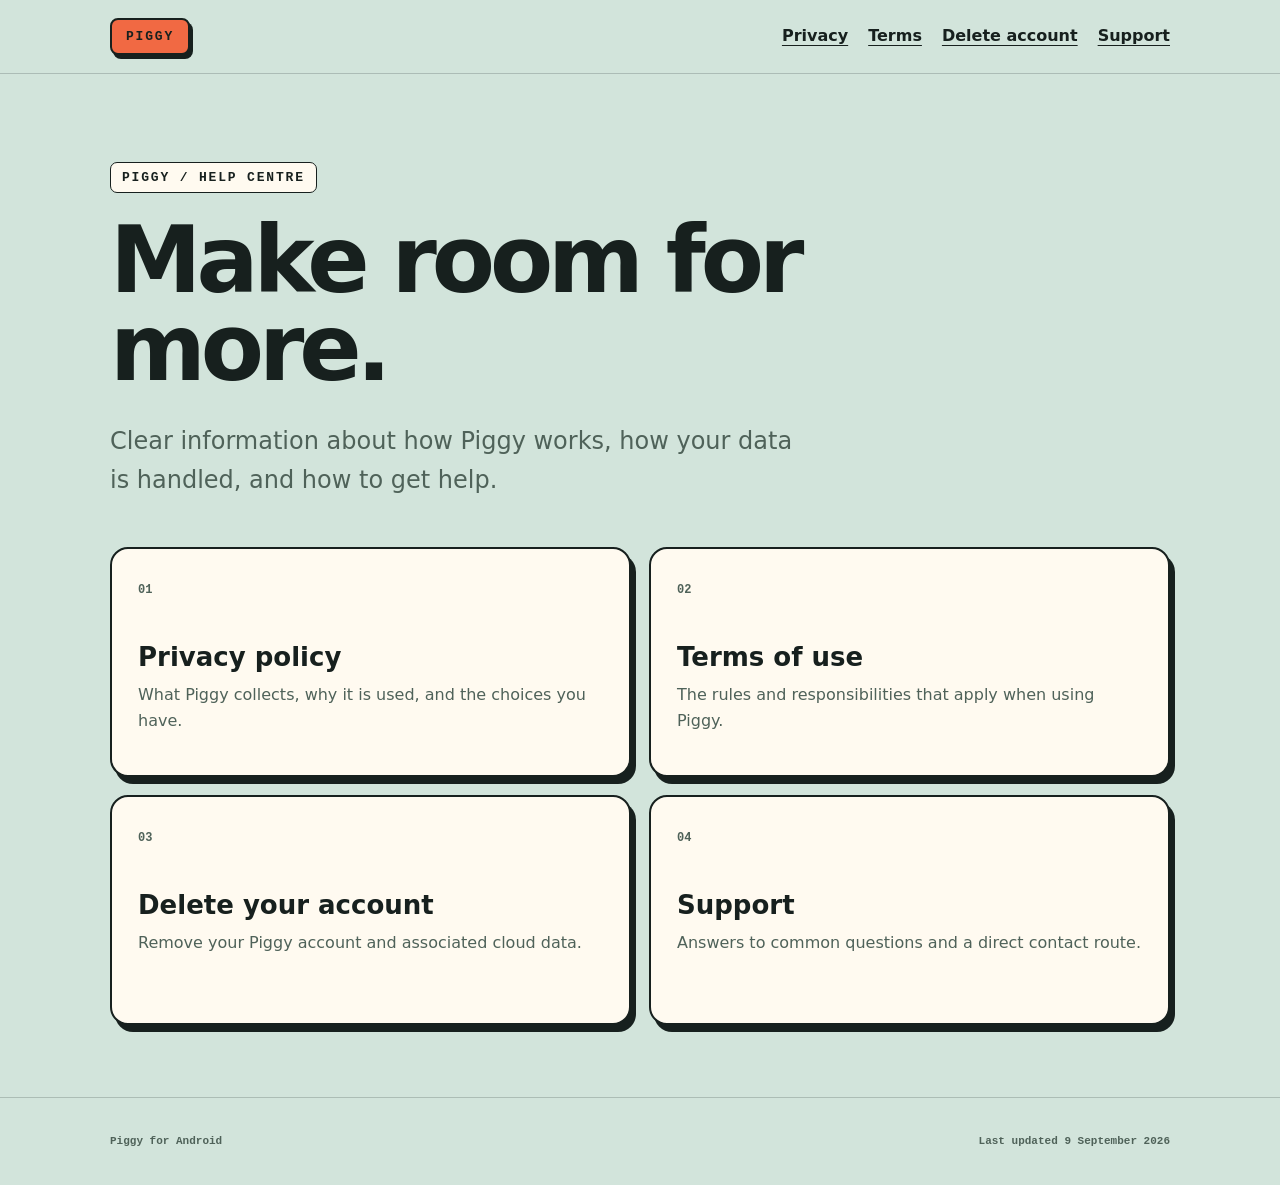
==== docs/index.html @ b43c9a9f "Add Play Store legal and support pages" ====
<!doctype html>
<html lang="en">
<head>
  <meta charset="utf-8">
  <meta name="viewport" content="width=device-width, initial-scale=1">
  <meta name="description" content="Privacy, terms, account deletion, and support for the Piggy savings app.">
  <title>Piggy - Legal and Support</title>
  <link rel="stylesheet" href="legal.css">
</head>
<body>
  <header class="site-header">
    <a class="brand" href="index.html">PIGGY</a>
    <nav aria-label="Legal and support navigation">
      <a href="privacy.html">Privacy</a>
      <a href="terms.html">Terms</a>
      <a href="delete-account.html">Delete account</a>
      <a href="support.html">Support</a>
    </nav>
  </header>
  <main class="hero">
    <p class="eyebrow">PIGGY / HELP CENTRE</p>
    <h1>Make room for more.</h1>
    <p class="lede">Clear information about how Piggy works, how your data is handled, and how to get help.</p>
    <div class="card-grid">
      <a class="card" href="privacy.html"><span>01</span><h2>Privacy policy</h2><p>What Piggy collects, why it is used, and the choices you have.</p></a>
      <a class="card" href="terms.html"><span>02</span><h2>Terms of use</h2><p>The rules and responsibilities that apply when using Piggy.</p></a>
      <a class="card" href="delete-account.html"><span>03</span><h2>Delete your account</h2><p>Remove your Piggy account and associated cloud data.</p></a>
      <a class="card" href="support.html"><span>04</span><h2>Support</h2><p>Answers to common questions and a direct contact route.</p></a>
    </div>
  </main>
  <footer><p>Piggy for Android</p><p>Last updated 9 September 2026</p></footer>
</body>
</html>
---- docs/legal.css ----
:root{--ink:#17201e;--paper:#fffaf0;--mint:#d2e4db;--soft:#e7f0e9;--orange:#f16943;--muted:#4f6259;--line:#9aaba3}*{box-sizing:border-box}body{margin:0;background:var(--mint);color:var(--ink);font-family:Inter,ui-sans-serif,system-ui,-apple-system,BlinkMacSystemFont,"Segoe UI",sans-serif;line-height:1.65}.site-header{position:sticky;top:0;z-index:3;display:flex;align-items:center;justify-content:space-between;gap:24px;padding:18px max(24px,calc((100vw - 1060px)/2));background:rgba(210,228,219,.94);border-bottom:1px solid rgba(23,32,30,.2);backdrop-filter:blur(14px)}.brand,.eyebrow{font:800 13px/1 ui-monospace,SFMono-Regular,Menlo,monospace;letter-spacing:.14em}.brand{display:inline-block;padding:10px 14px;border:2px solid var(--ink);border-radius:8px;background:var(--orange);box-shadow:3px 4px 0 var(--ink);color:var(--ink);text-decoration:none}nav{display:flex;flex-wrap:wrap;gap:8px 20px}nav a,.text-link{color:var(--ink);font-weight:750;text-underline-offset:4px}.hero,.document{width:min(100% - 40px,1060px);margin:0 auto}.hero{padding:88px 0 72px}.eyebrow{display:inline-block;margin:0 0 24px;padding:8px 11px;border:1.5px solid var(--ink);border-radius:7px;background:var(--paper)}h1{max-width:820px;margin:0;font-size:clamp(48px,9vw,92px);line-height:.96;letter-spacing:-.055em}.lede{max-width:700px;margin:28px 0 46px;font-size:clamp(18px,2.3vw,24px);color:var(--muted)}.card-grid{display:grid;grid-template-columns:repeat(2,minmax(0,1fr));gap:18px}.card{min-height:230px;padding:26px;border:2px solid var(--ink);border-radius:18px;background:var(--paper);box-shadow:5px 7px 0 var(--ink);color:var(--ink);text-decoration:none;transition:transform .16s,box-shadow .16s}.card:hover{transform:translate(2px,3px);box-shadow:3px 4px 0 var(--ink)}.card span{font:800 12px ui-monospace,monospace;color:var(--muted)}.card h2{margin:42px 0 10px;font-size:26px;line-height:1.1}.card p{margin:0;color:var(--muted)}.document{padding:72px 0 88px}.document article{max-width:820px;padding:clamp(24px,5vw,56px);border:2px solid var(--ink);border-radius:22px;background:var(--paper);box-shadow:6px 8px 0 var(--ink)}.document h1{font-size:clamp(42px,7vw,68px)}.updated{margin:16px 0 38px;color:var(--muted);font:700 12px ui-monospace,monospace;letter-spacing:.08em;text-transform:uppercase}.document h2{margin:42px 0 10px;font-size:23px;line-height:1.2}.document h3{margin:28px 0 8px;font-size:17px}.document p,.document li{color:#34443f}.document ul{padding-left:22px}.notice{margin:28px 0;padding:18px 20px;border:1.5px solid var(--ink);border-radius:12px;background:var(--soft)}.action{display:inline-block;margin-top:16px;padding:13px 18px;border:2px solid var(--ink);border-radius:10px;background:var(--orange);box-shadow:3px 4px 0 var(--ink);color:var(--ink);font-weight:850;text-decoration:none}footer{display:flex;justify-content:space-between;gap:20px;padding:26px max(24px,calc((100vw - 1060px)/2));border-top:1px solid rgba(23,32,30,.2);font:700 11px ui-monospace,monospace;color:var(--muted)}@media(max-width:700px){.site-header{align-items:flex-start;flex-direction:column}nav{font-size:14px}.hero{padding-top:56px}.card-grid{grid-template-columns:1fr}.card{min-height:190px}.document{padding-top:42px}footer{flex-direction:column}}
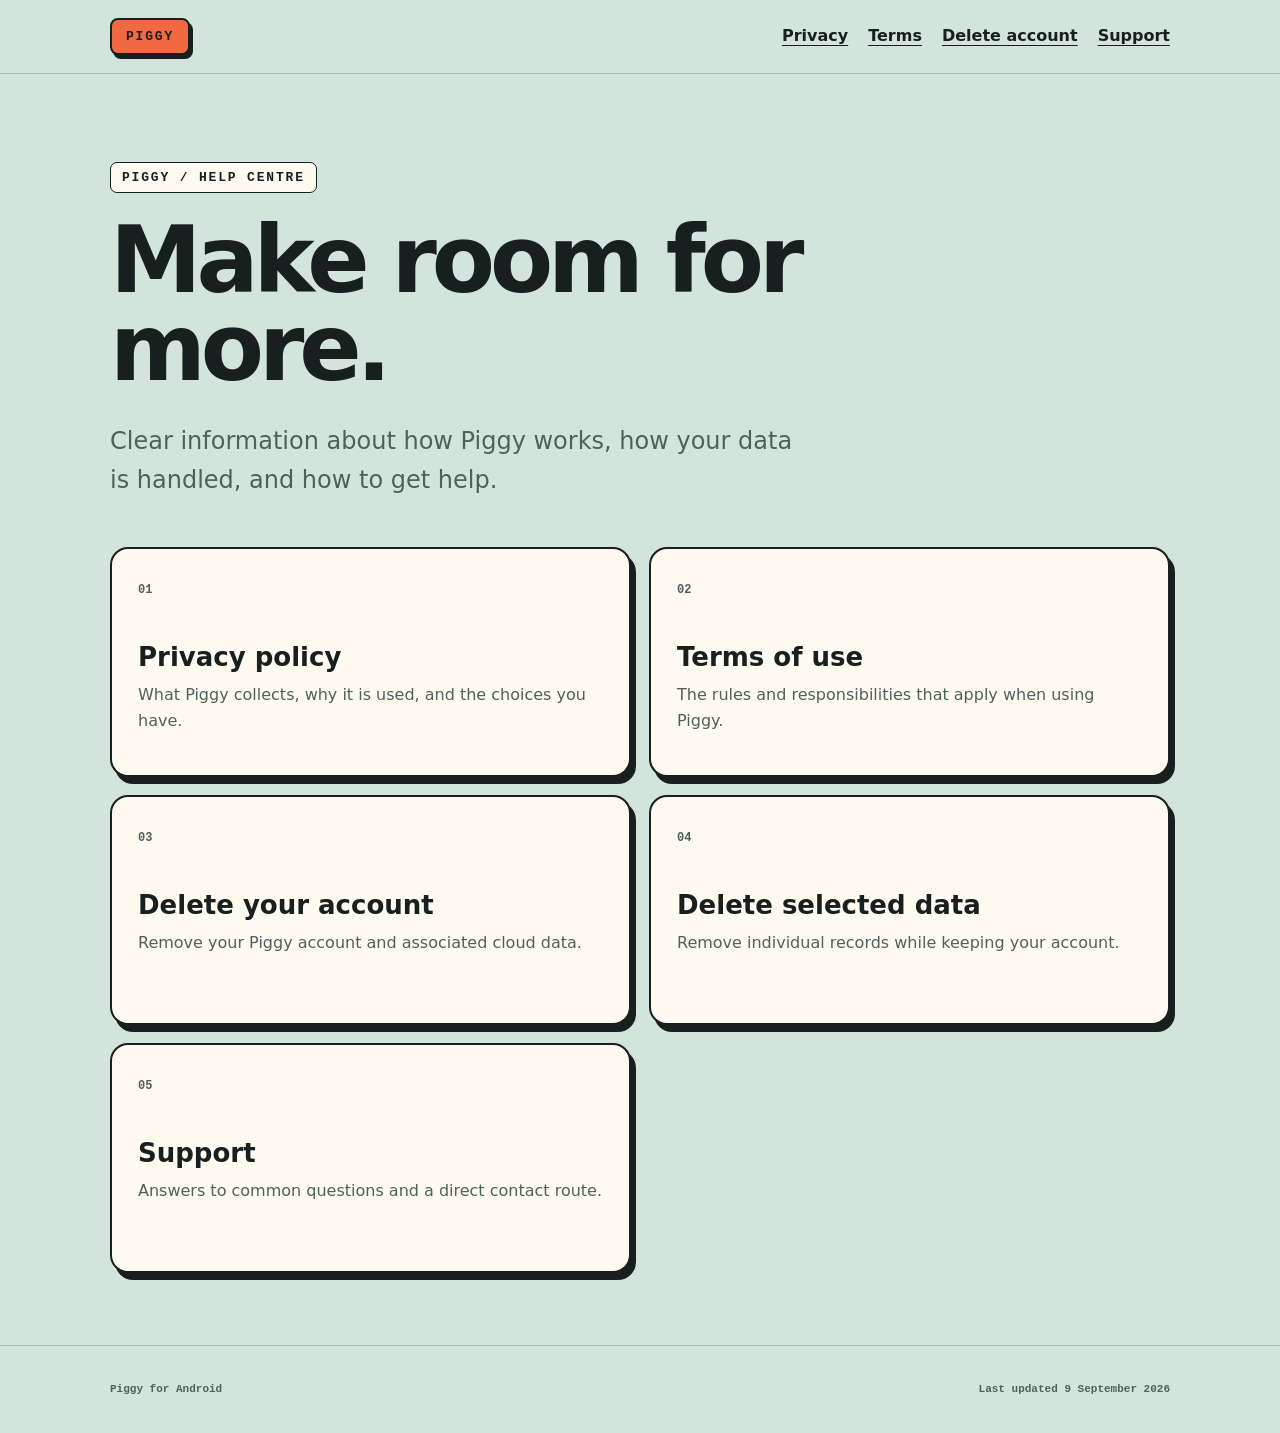
==== commit 2274c099: "Add selected data deletion guide" ====
--- a/docs/index.html
+++ b/docs/index.html
@@ -25,7 +25,8 @@
       <a class="card" href="privacy.html"><span>01</span><h2>Privacy policy</h2><p>What Piggy collects, why it is used, and the choices you have.</p></a>
       <a class="card" href="terms.html"><span>02</span><h2>Terms of use</h2><p>The rules and responsibilities that apply when using Piggy.</p></a>
       <a class="card" href="delete-account.html"><span>03</span><h2>Delete your account</h2><p>Remove your Piggy account and associated cloud data.</p></a>
-      <a class="card" href="support.html"><span>04</span><h2>Support</h2><p>Answers to common questions and a direct contact route.</p></a>
+      <a class="card" href="delete-data.html"><span>04</span><h2>Delete selected data</h2><p>Remove individual records while keeping your account.</p></a>
+      <a class="card" href="support.html"><span>05</span><h2>Support</h2><p>Answers to common questions and a direct contact route.</p></a>
     </div>
   </main>
   <footer><p>Piggy for Android</p><p>Last updated 9 September 2026</p></footer>
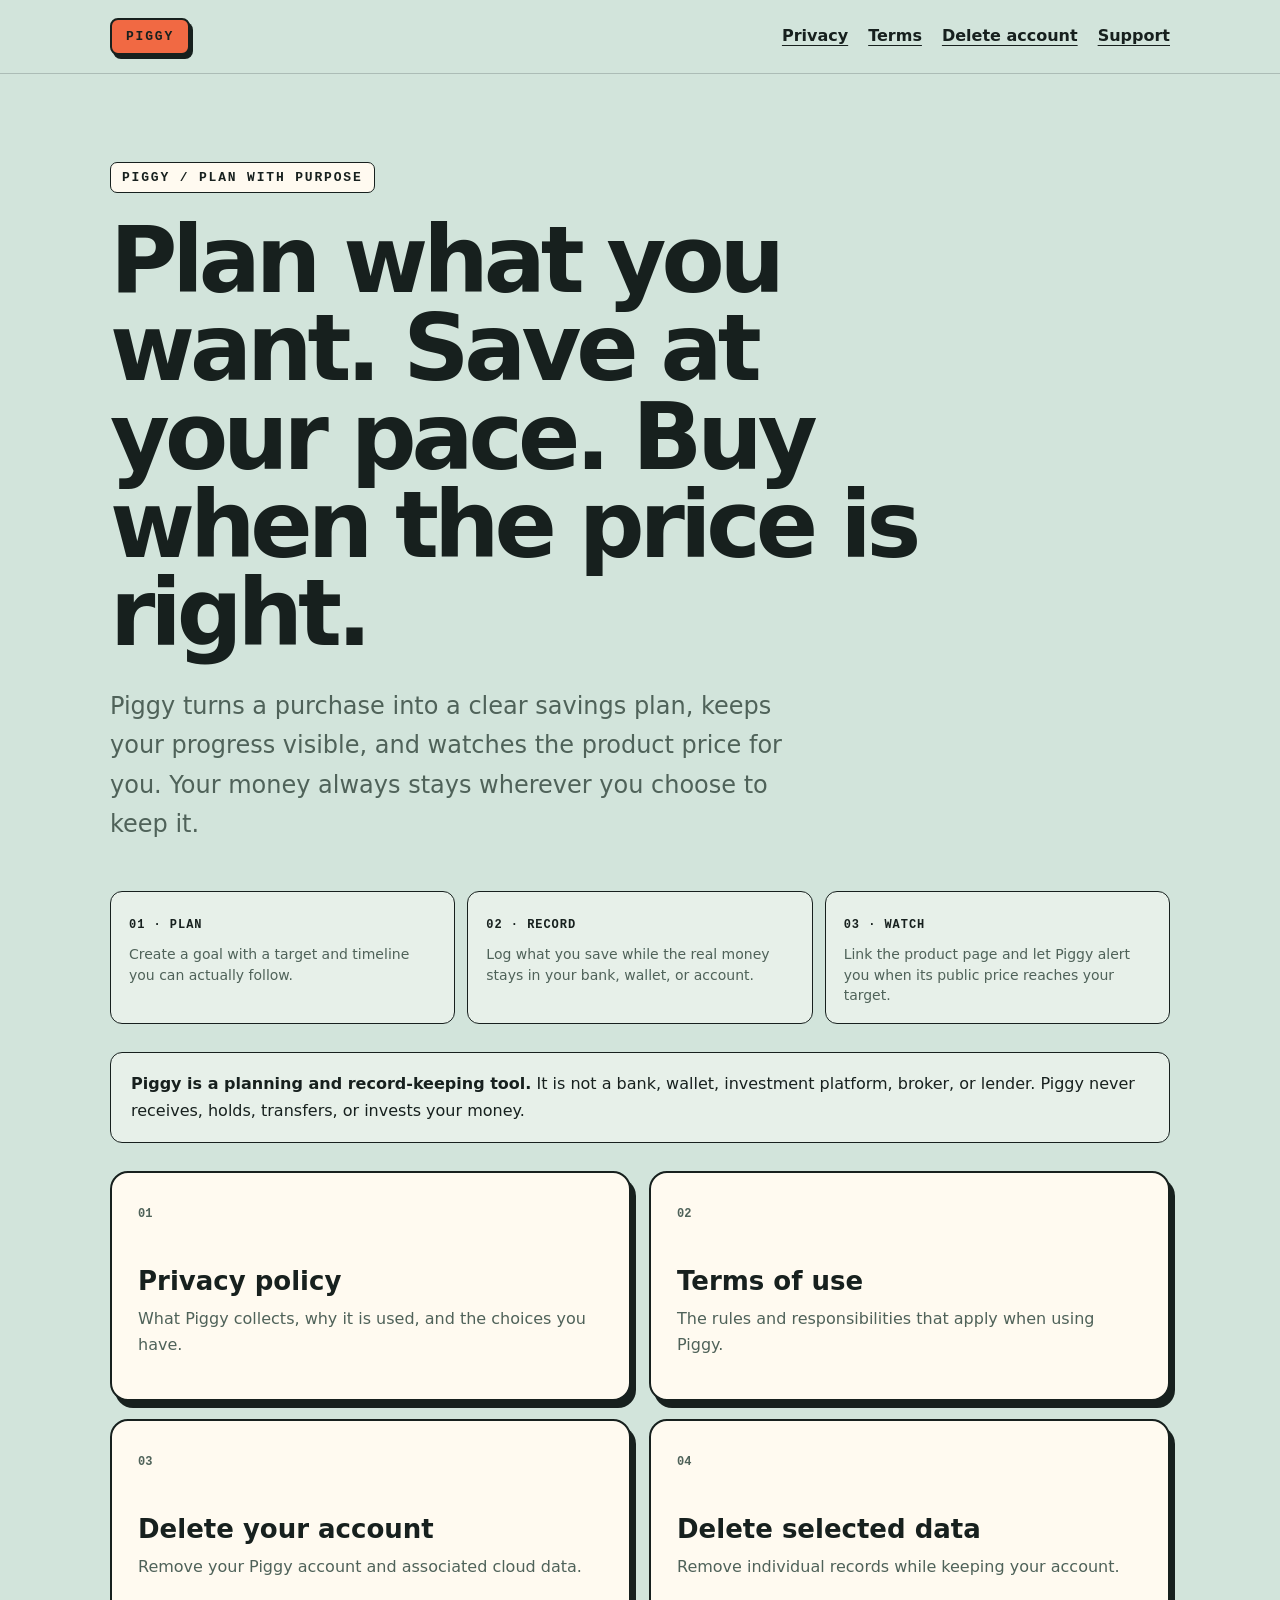
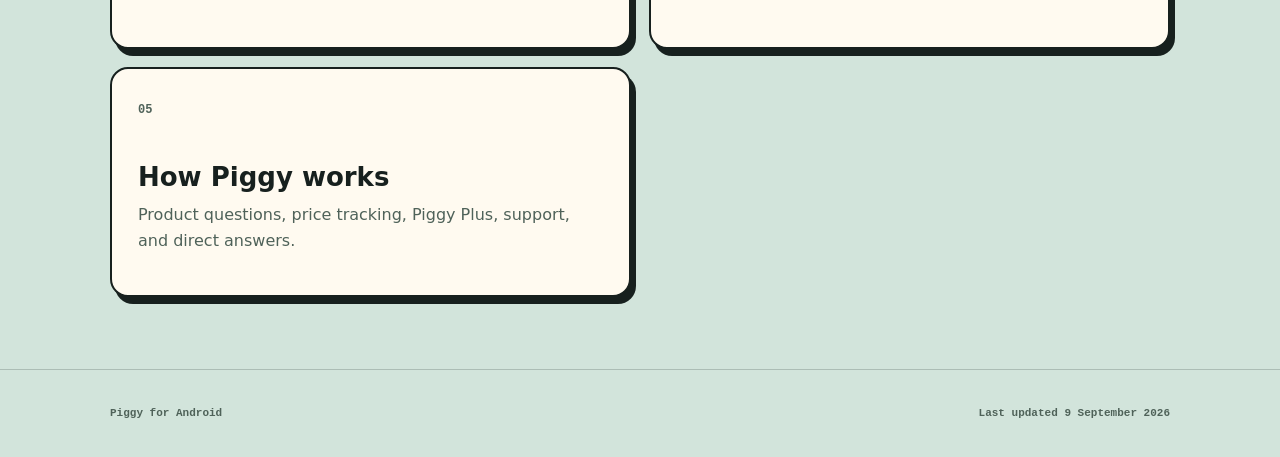
==== commit 43cab2c2: "Clarify Piggy positioning and plan differences" ====
--- a/docs/index.html
+++ b/docs/index.html
@@ -3,9 +3,16 @@
 <head>
   <meta charset="utf-8">
   <meta name="viewport" content="width=device-width, initial-scale=1">
-  <meta name="description" content="Privacy, terms, account deletion, and support for the Piggy savings app.">
-  <title>Piggy - Legal and Support</title>
+  <meta name="description" content="Plan what you want, save at your pace, and track the price with Piggy.">
+  <title>Piggy - Plan, save, and buy at the right time</title>
   <link rel="stylesheet" href="legal.css">
+  <style>
+    .promise-grid{display:grid;grid-template-columns:repeat(3,minmax(0,1fr));gap:12px;margin:0 0 28px}
+    .promise-grid div{padding:18px;border:1.5px solid var(--ink);border-radius:12px;background:var(--soft)}
+    .promise-grid strong{font:800 12px ui-monospace,monospace;letter-spacing:.08em}
+    .promise-grid p{margin:8px 0 0;color:var(--muted);font-size:14px;line-height:1.45}
+    @media(max-width:700px){.promise-grid{grid-template-columns:1fr}}
+  </style>
 </head>
 <body>
   <header class="site-header">
@@ -18,15 +25,21 @@
     </nav>
   </header>
   <main class="hero">
-    <p class="eyebrow">PIGGY / HELP CENTRE</p>
-    <h1>Make room for more.</h1>
-    <p class="lede">Clear information about how Piggy works, how your data is handled, and how to get help.</p>
+    <p class="eyebrow">PIGGY / PLAN WITH PURPOSE</p>
+    <h1>Plan what you want. Save at your pace. Buy when the price is right.</h1>
+    <p class="lede">Piggy turns a purchase into a clear savings plan, keeps your progress visible, and watches the product price for you. Your money always stays wherever you choose to keep it.</p>
+    <div class="promise-grid">
+      <div><strong>01 · PLAN</strong><p>Create a goal with a target and timeline you can actually follow.</p></div>
+      <div><strong>02 · RECORD</strong><p>Log what you save while the real money stays in your bank, wallet, or account.</p></div>
+      <div><strong>03 · WATCH</strong><p>Link the product page and let Piggy alert you when its public price reaches your target.</p></div>
+    </div>
+    <div class="notice"><strong>Piggy is a planning and record-keeping tool.</strong> It is not a bank, wallet, investment platform, broker, or lender. Piggy never receives, holds, transfers, or invests your money.</div>
     <div class="card-grid">
       <a class="card" href="privacy.html"><span>01</span><h2>Privacy policy</h2><p>What Piggy collects, why it is used, and the choices you have.</p></a>
       <a class="card" href="terms.html"><span>02</span><h2>Terms of use</h2><p>The rules and responsibilities that apply when using Piggy.</p></a>
       <a class="card" href="delete-account.html"><span>03</span><h2>Delete your account</h2><p>Remove your Piggy account and associated cloud data.</p></a>
       <a class="card" href="delete-data.html"><span>04</span><h2>Delete selected data</h2><p>Remove individual records while keeping your account.</p></a>
-      <a class="card" href="support.html"><span>05</span><h2>Support</h2><p>Answers to common questions and a direct contact route.</p></a>
+      <a class="card" href="support.html"><span>05</span><h2>How Piggy works</h2><p>Product questions, price tracking, Piggy Plus, support, and direct answers.</p></a>
     </div>
   </main>
   <footer><p>Piggy for Android</p><p>Last updated 9 September 2026</p></footer>
